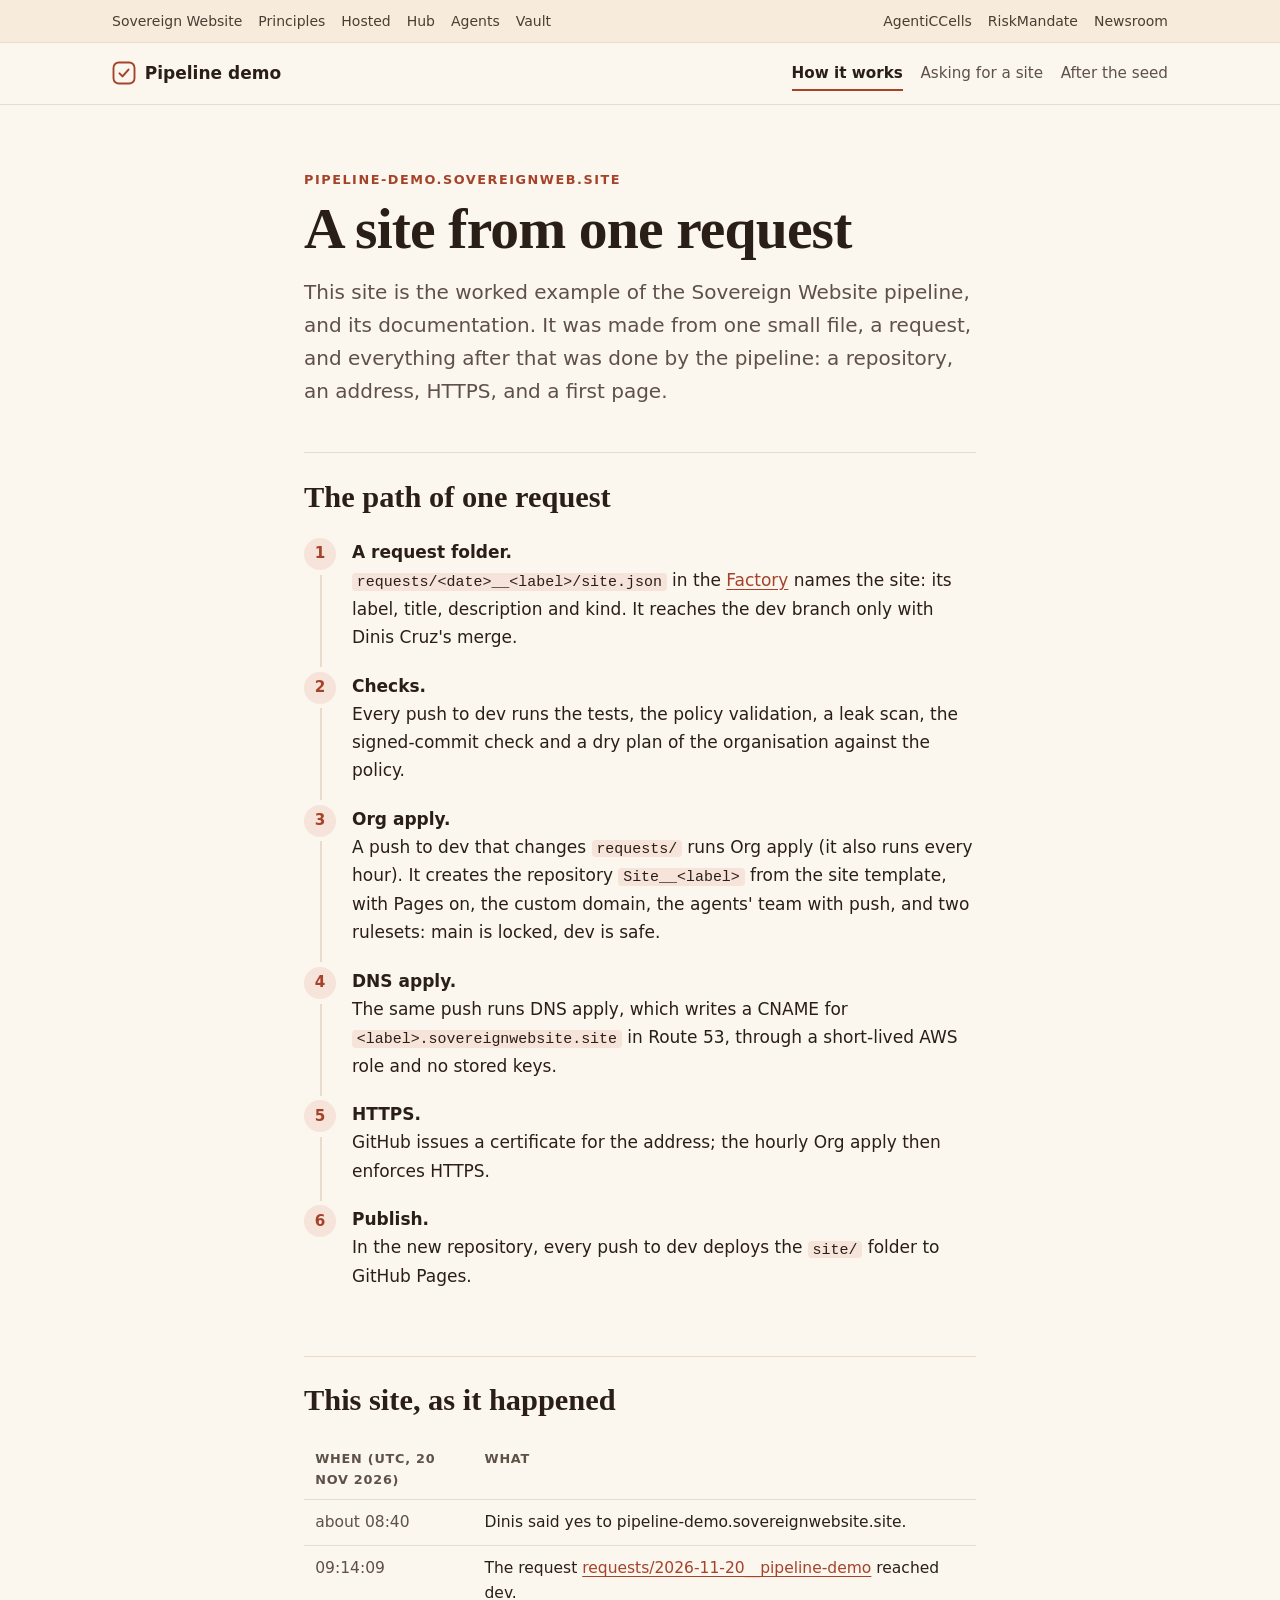
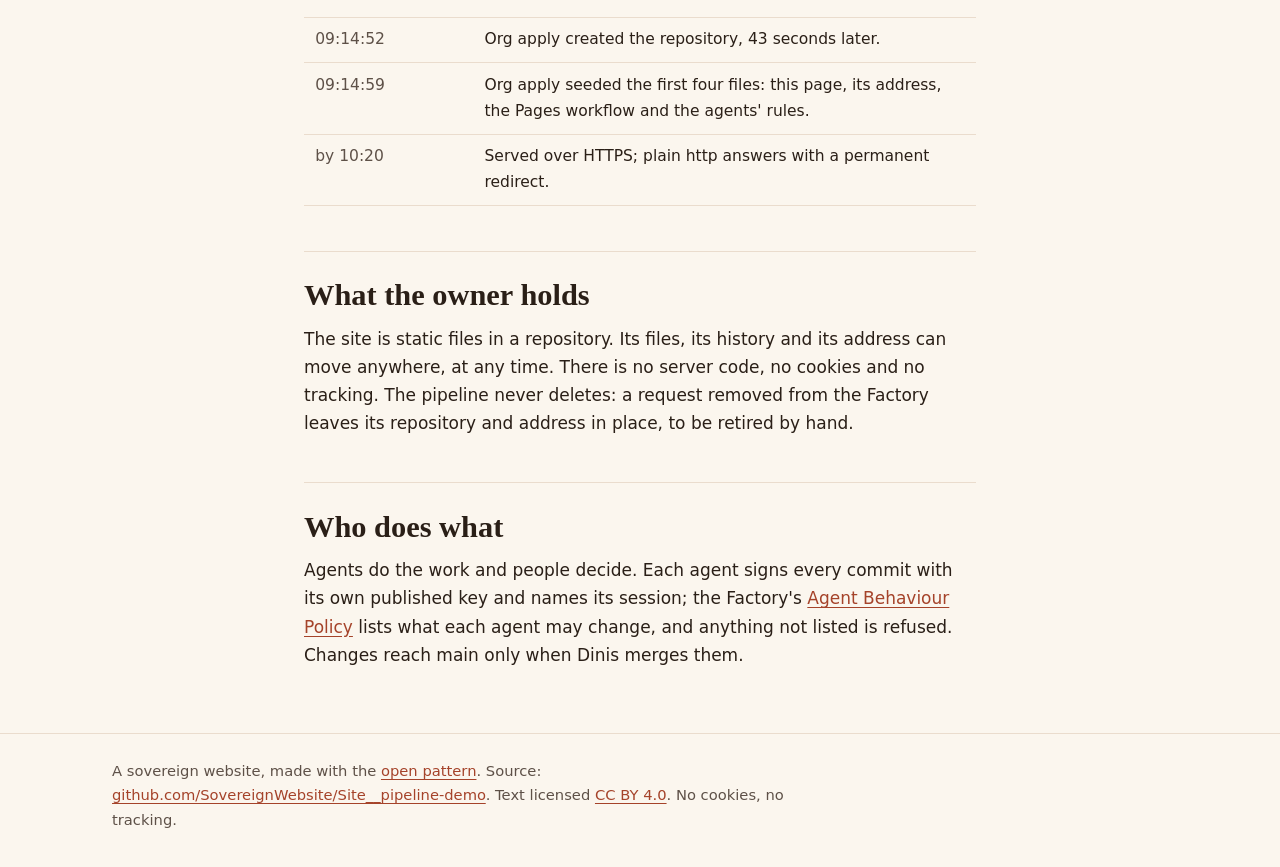
==== site/index.html @ 04f0e6c5 "The guide's own address is pipeline-demo.sovereignweb.site design.b round 2, point 2: the eyebrow na" ====
<!doctype html>
<html lang="en-GB">
<head>
<meta charset="utf-8">
<meta name="viewport" content="width=device-width, initial-scale=1">
<title>A site from one request, Pipeline demo</title>
<meta name="description" content="How the Sovereign Website pipeline turns one request into a site, with this site as the worked example.">
<meta name="color-scheme" content="light dark">
<link rel="icon" href="favicon.svg" type="image/svg+xml">
<link rel="stylesheet" href="style.css">
</head>
<body>
<a class="skip" href="#main">Skip to content</a>
<nav class="family" aria-label="The Sovereign Website family">
  <ul>
    <li><a href="https://sovereignwebsite.ai/">Sovereign Website</a></li>
    <li><a href="https://sovereignwebsite.org/">Principles</a></li>
    <li><a href="https://sovereignwebsite.site/">Hosted</a></li>
    <li><a href="https://hub.sovereignweb.site/">Hub</a></li>
    <li><a href="https://agents.sovereignweb.site/">Agents</a></li>
    <li><a href="https://vault.sovereignwebsite.site/">Vault</a></li>
    <li class="family-sep"><a href="https://agenticcells.ai/">AgentiCCells</a></li>
    <li><a href="https://riskmandate.ai/">RiskMandate</a></li>
    <li><a href="https://newsroom.sgit.ai/">Newsroom</a></li>
  </ul>
</nav>
<header class="site-header"><div class="wrap"><a class="brand" href="index.html"><svg viewBox="0 0 32 32" aria-hidden="true" focusable="false"><rect x="2" y="2" width="28" height="28" rx="7" fill="none" stroke="currentColor" stroke-width="2.5"/><path d="M10 16.5l4 4 8-9" fill="none" stroke="currentColor" stroke-width="2.8" stroke-linecap="round" stroke-linejoin="round"/></svg>Pipeline demo</a>
<nav class="pages" aria-label="This guide"><a href="index.html" aria-current="page">How it works</a><a href="request.html">Asking for a site</a><a href="after-the-seed.html">After the seed</a></nav></div></header>
<main id="main" class="wrap">
<p class="mark">pipeline-demo.sovereignweb.site</p>
<h1>A site from one request</h1>
<p>This site is the worked example of the Sovereign Website pipeline, and its documentation. It was made from one small file, a request, and everything after that was done by the pipeline: a repository, an address, HTTPS, and a first page.</p>

<h2>The path of one request</h2>
<ol class="steps">
<li><strong>A request folder.</strong> <code>requests/&lt;date&gt;__&lt;label&gt;/site.json</code> in the <a href="https://github.com/SovereignWebsite/SovereignWebsite__Factory">Factory</a> names the site: its label, title, description and kind. It reaches the dev branch only with Dinis Cruz's merge.</li>
<li><strong>Checks.</strong> Every push to dev runs the tests, the policy validation, a leak scan, the signed-commit check and a dry plan of the organisation against the policy.</li>
<li><strong>Org apply.</strong> A push to dev that changes <code>requests/</code> runs Org apply (it also runs every hour). It creates the repository <code>Site__&lt;label&gt;</code> from the site template, with Pages on, the custom domain, the agents' team with push, and two rulesets: main is locked, dev is safe.</li>
<li><strong>DNS apply.</strong> The same push runs DNS apply, which writes a CNAME for <code>&lt;label&gt;.sovereignwebsite.site</code> in Route 53, through a short-lived AWS role and no stored keys.</li>
<li><strong>HTTPS.</strong> GitHub issues a certificate for the address; the hourly Org apply then enforces HTTPS.</li>
<li><strong>Publish.</strong> In the new repository, every push to dev deploys the <code>site/</code> folder to GitHub Pages.</li>
</ol>

<h2>This site, as it happened</h2>
<div class="table-wrap" tabindex="0" role="region" aria-label="Timeline"><table>
<tr><th>When (UTC, 20 Nov 2026)</th><th>What</th></tr>
<tr><td>about 08:40</td><td>Dinis said yes to pipeline-demo.sovereignwebsite.site.</td></tr>
<tr><td>09:14:09</td><td>The request <a href="https://github.com/SovereignWebsite/SovereignWebsite__Factory/blob/dev/requests/2026-11-20__pipeline-demo/site.json">requests/2026-11-20__pipeline-demo</a> reached dev.</td></tr>
<tr><td>09:14:52</td><td>Org apply created the repository, 43 seconds later.</td></tr>
<tr><td>09:14:59</td><td>Org apply seeded the first four files: this page, its address, the Pages workflow and the agents' rules.</td></tr>
<tr><td>by 10:20</td><td>Served over HTTPS; plain http answers with a permanent redirect.</td></tr>
</table></div>

<h2>What the owner holds</h2>
<p>The site is static files in a repository. Its files, its history and its address can move anywhere, at any time. There is no server code, no cookies and no tracking. The pipeline never deletes: a request removed from the Factory leaves its repository and address in place, to be retired by hand.</p>

<h2>Who does what</h2>
<p>Agents do the work and people decide. Each agent signs every commit with its own published key and names its session; the Factory's <a href="https://github.com/SovereignWebsite/SovereignWebsite__Factory/blob/dev/policy/abp.json">Agent Behaviour Policy</a> lists what each agent may change, and anything not listed is refused. Changes reach main only when Dinis merges them.</p>
</main>
<footer class="site-footer"><div class="wrap"><p>A sovereign website, made with the <a href="https://sovereignwebsite.org/">open pattern</a>. Source: <a href="https://github.com/SovereignWebsite/Site__pipeline-demo">github.com/SovereignWebsite/Site__pipeline-demo</a>. Text licensed <a href="https://creativecommons.org/licenses/by/4.0/">CC BY 4.0</a>. No cookies, no tracking.</p></div></footer>
</body>
</html>
---- site/style.css ----
/* pipeline-demo.sovereignweb.site. Family tokens from design 1 (sovereignwebsite.ai theme.css), system fonts, no external requests. design.b, 20 Nov 2026. */
:root {
  color-scheme: light dark;
  --bg: #fbf6ee; --surface: #fffdf9; --fg: #2a1f17; --muted: #5e5148;
  --accent: #a5432a; --accent-soft: #f6e3d9; --line: #eadccd; --note: #f7ecdc;
  --field-border: #8f7d6f; --family-fg: #4a3d33;
  --max: 68rem; --text: 42rem;
  --serif: Georgia, "Iowan Old Style", "Times New Roman", serif;
  --mono: ui-monospace, SFMono-Regular, Menlo, Consolas, monospace;
}
@media (prefers-color-scheme: dark) {
  :root {
    --bg: #1a1512; --surface: #231c18; --fg: #f1e9e1; --muted: #c2b5aa;
    --accent: #f0a084; --accent-soft: #3a261d; --line: #3a2f28; --note: #2b221b;
    --field-border: #8a7a6e; --family-fg: #d9cdc2;
  }
}
*, *::before, *::after { box-sizing: border-box; }
html { -webkit-text-size-adjust: 100%; }
body { margin: 0; background: var(--bg); color: var(--fg); font: 1.0625rem/1.65 system-ui, -apple-system, "Segoe UI", Roboto, sans-serif; overflow-wrap: break-word; }
a { color: var(--accent); text-underline-offset: .18em; }
a:hover { text-decoration-thickness: 2px; }
:focus-visible { outline: 3px solid var(--accent); outline-offset: 2px; border-radius: 2px; }
.skip { position: absolute; left: 1rem; top: -4rem; background: var(--fg); color: var(--bg); padding: .5rem .8rem; z-index: 10; }
.skip:focus { top: 1rem; }
.wrap { max-width: var(--max); margin: 0 auto; padding: 0 1rem; }

/* Family bar: explicit colour, no opacity, 24px targets (proposed for seed/shared too). .family{ marker kept so build/family-bar.mjs does not append its own CSS. */
.family{ font-size: .875rem; border-bottom: 1px solid var(--line); background: var(--note); }
.family ul { list-style: none; margin: 0 auto; padding: .1rem 1rem; display: flex; flex-wrap: wrap; gap: 0 1rem; max-width: var(--max); }
.family a { color: var(--family-fg); text-decoration: none; display: inline-block; padding: .2rem 0; min-height: 24px; }
.family a:hover, .family a:focus-visible { color: var(--fg); text-decoration: underline; }
.family a[aria-current="true"] { color: var(--fg); font-weight: 600; }
.family .family-sep { margin-left: auto; }
@media (max-width: 40rem) { .family .family-sep { margin-left: 0; } }

/* Header */
.site-header { border-bottom: 1px solid var(--line); }
.site-header .wrap { display: flex; flex-wrap: wrap; align-items: center; justify-content: space-between; gap: .4rem 1.5rem; padding-top: .8rem; padding-bottom: .8rem; }
.brand { font-weight: 700; color: var(--fg); text-decoration: none; display: inline-flex; align-items: center; gap: .55rem; }
.brand svg { width: 1.5rem; height: 1.5rem; color: var(--accent); }
nav.pages { display: flex; flex-wrap: wrap; gap: 0 1.1rem; font-size: .95rem; }
nav.pages a { color: var(--muted); text-decoration: none; padding: .3rem 0; }
nav.pages a:hover { color: var(--fg); text-decoration: underline; }
nav.pages a[aria-current="page"] { color: var(--fg); font-weight: 600; box-shadow: inset 0 -2px var(--accent); }

/* Page */
main.wrap { max-width: calc(var(--text) + 2rem); padding-top: clamp(2rem, 7vw, 4rem); padding-bottom: 3rem; }
.mark { font-size: .8rem; letter-spacing: .12em; text-transform: uppercase; color: var(--accent); font-weight: 650; margin: 0 0 .6rem; }
h1, h2 { font-family: var(--serif); font-weight: 700; }
h1 { font-size: clamp(2.2rem, 7vw, 3.6rem); line-height: 1.05; letter-spacing: -.015em; margin: 0 0 1rem; }
h1 + p { font-size: clamp(1.1rem, 2.4vw, 1.25rem); color: var(--muted); }
h2 { font-size: clamp(1.45rem, 3.6vw, 1.9rem); line-height: 1.2; margin: 2.8rem 0 .7rem; padding-top: 1.6rem; border-top: 1px solid var(--line); }
h3 { font-size: 1.1rem; margin: 1.4rem 0 .4rem; }
p, ul, ol { margin: 0 0 1rem; }
ul { padding-left: 1.2rem; }
li { margin: .3rem 0; }
code, pre { font-family: var(--mono); font-size: .88em; }
code { background: var(--accent-soft); padding: .05rem .3rem; border-radius: .25rem; overflow-wrap: anywhere; }

/* Steps: numbered circles joined by a line (as on sovereignwebsite.ai). */
ol.steps { list-style: none; counter-reset: step; padding: 0; margin: 1.4rem 0; }
ol.steps li { counter-increment: step; position: relative; padding: 0 0 1.3rem 3rem; margin: 0; }
ol.steps li::before { content: counter(step); position: absolute; left: 0; top: 0; width: 2rem; height: 2rem; border-radius: 50%; display: grid; place-items: center; background: var(--accent-soft); color: var(--accent); font-weight: 700; font-size: .95rem; }
ol.steps li:not(:last-child)::after { content: ""; position: absolute; left: .97rem; top: 2.3rem; bottom: .3rem; width: 2px; background: var(--line); }
ol.steps strong { display: block; }

/* The request, shown as the ticket that starts a site. */
pre.request { background: var(--surface); border: 2px dashed var(--accent); border-radius: .8rem; padding: 1rem 1.1rem; margin: 1.2rem 0 1.5rem; white-space: pre-wrap; overflow-wrap: anywhere; line-height: 1.55; box-shadow: 0 .6rem 1.6rem rgba(90, 50, 30, .10); }

/* Tables */
.table-wrap { overflow-x: auto; margin: 1.2rem 0 1.5rem; }
table { border-collapse: collapse; width: 100%; font-size: .97rem; }
th, td { text-align: left; vertical-align: top; padding: .6rem .7rem; border-bottom: 1px solid var(--line); }
th { font-size: .8rem; text-transform: uppercase; letter-spacing: .06em; color: var(--muted); }
td:first-child { white-space: nowrap; font-variant-numeric: tabular-nums; color: var(--muted); }
@media (max-width: 34rem) {
  table, tbody, tr, th, td { display: block; }
  tr:first-child { position: absolute; width: 1px; height: 1px; overflow: hidden; clip: rect(0 0 0 0); }
  tr { border-bottom: 1px solid var(--line); padding: .55rem 0; }
  td { border: 0; padding: .1rem 0; white-space: normal; }
  td:first-child { font-weight: 600; color: var(--accent); }
}

/* Footer */
.site-footer { border-top: 1px solid var(--line); padding: 1.6rem 0 2.4rem; color: var(--muted); font-size: .92rem; }
.site-footer p { max-width: var(--text); margin: 0; }
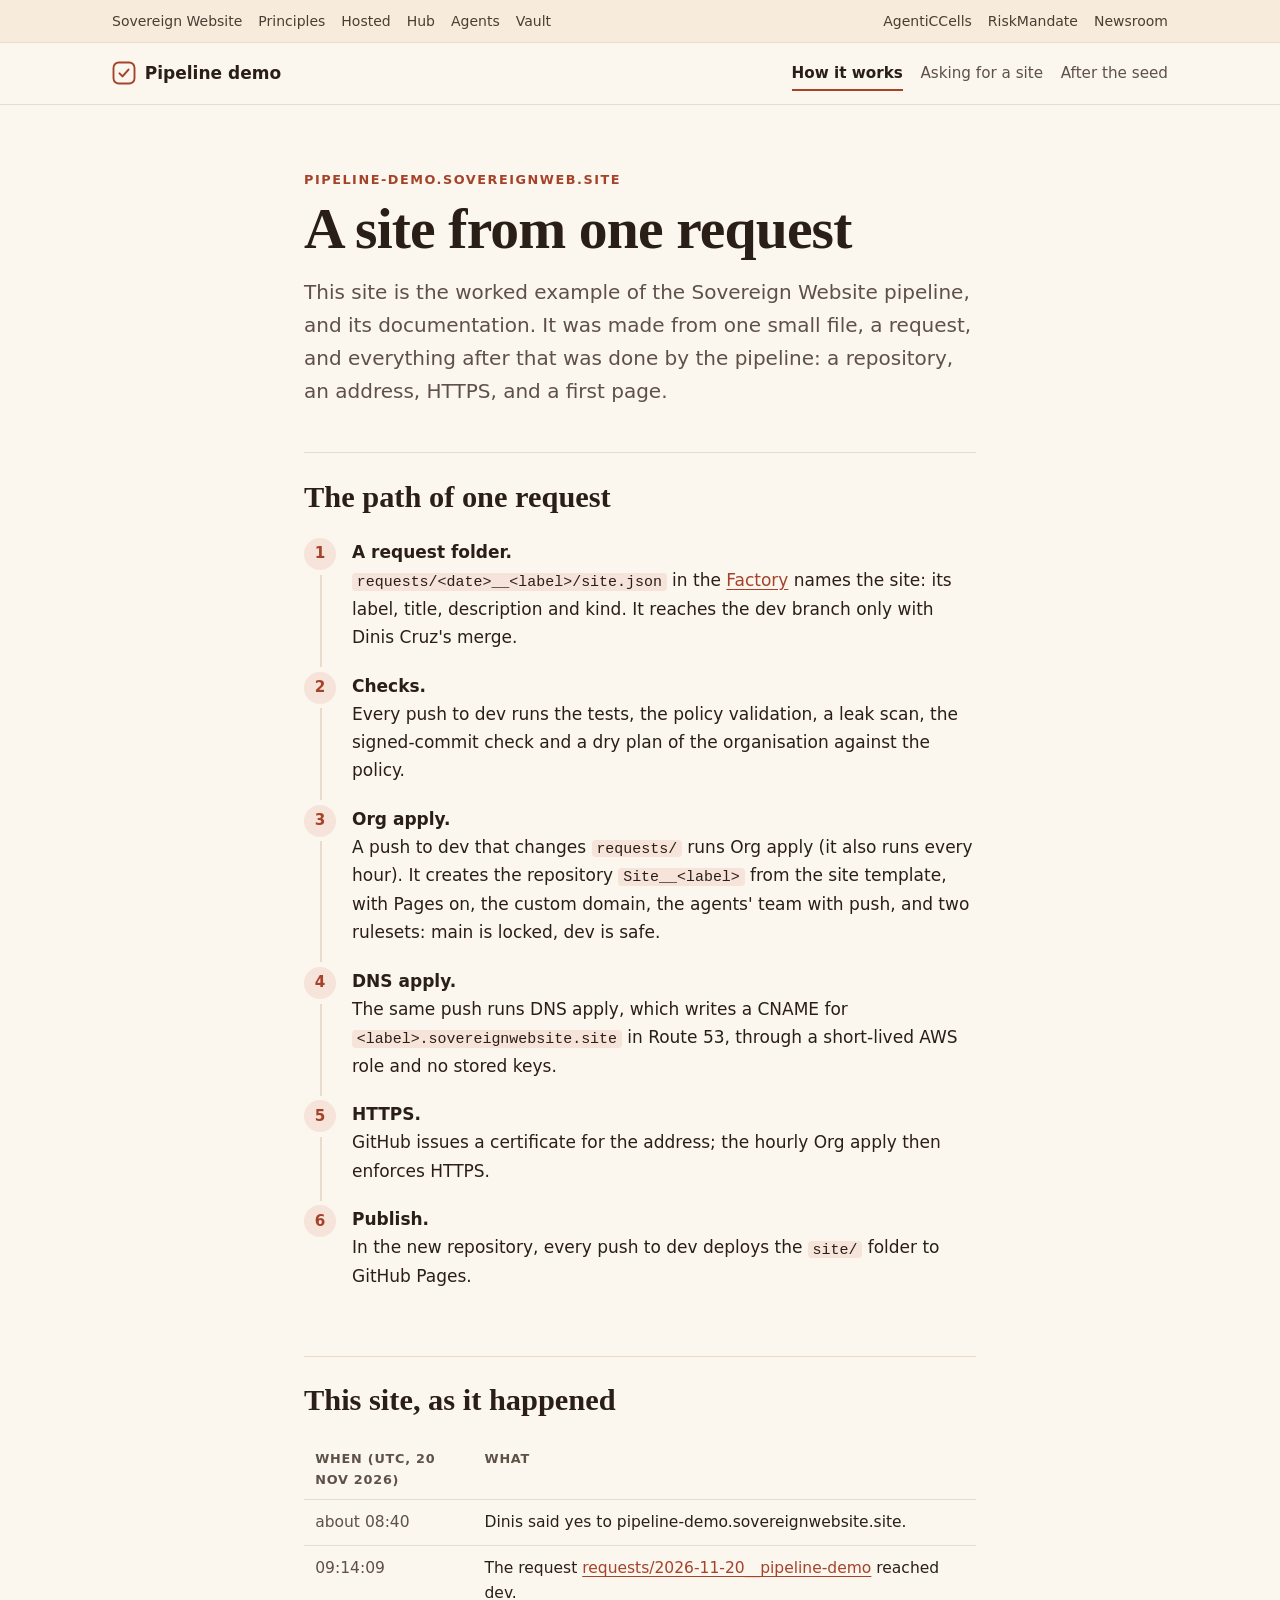
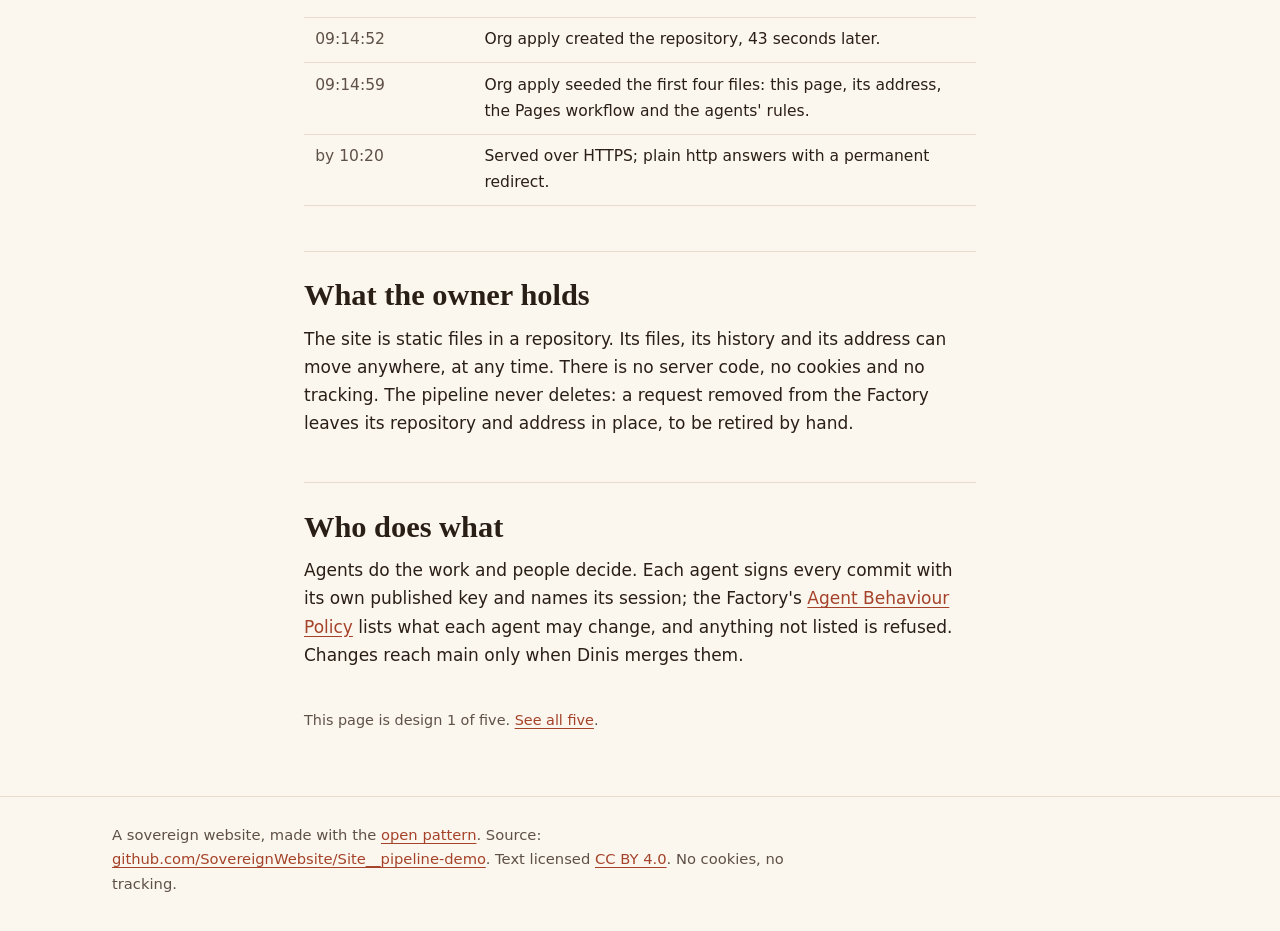
==== commit 07fa97de: "Five designs of the home page, for design.b's round 2 design.b round 2: site/designs/1.html to 5.htm" ====
--- a/site/index.html
+++ b/site/index.html
@@ -56,6 +56,7 @@
 
 <h2>Who does what</h2>
 <p>Agents do the work and people decide. Each agent signs every commit with its own published key and names its session; the Factory's <a href="https://github.com/SovereignWebsite/SovereignWebsite__Factory/blob/dev/policy/abp.json">Agent Behaviour Policy</a> lists what each agent may change, and anything not listed is refused. Changes reach main only when Dinis merges them.</p>
+<p class="design-note">This page is design 1 of five. <a href="designs/">See all five</a>.</p>
 </main>
 <footer class="site-footer"><div class="wrap"><p>A sovereign website, made with the <a href="https://sovereignwebsite.org/">open pattern</a>. Source: <a href="https://github.com/SovereignWebsite/Site__pipeline-demo">github.com/SovereignWebsite/Site__pipeline-demo</a>. Text licensed <a href="https://creativecommons.org/licenses/by/4.0/">CC BY 4.0</a>. No cookies, no tracking.</p></div></footer>
 </body>
--- a/site/style.css
+++ b/site/style.css
@@ -85,3 +85,6 @@
 /* Footer */
 .site-footer { border-top: 1px solid var(--line); padding: 1.6rem 0 2.4rem; color: var(--muted); font-size: .92rem; }
 .site-footer p { max-width: var(--text); margin: 0; }
+
+/* Note linking the five designs of this page. */
+.design-note { font-size: .9rem; color: var(--muted); margin-top: 2.5rem; }
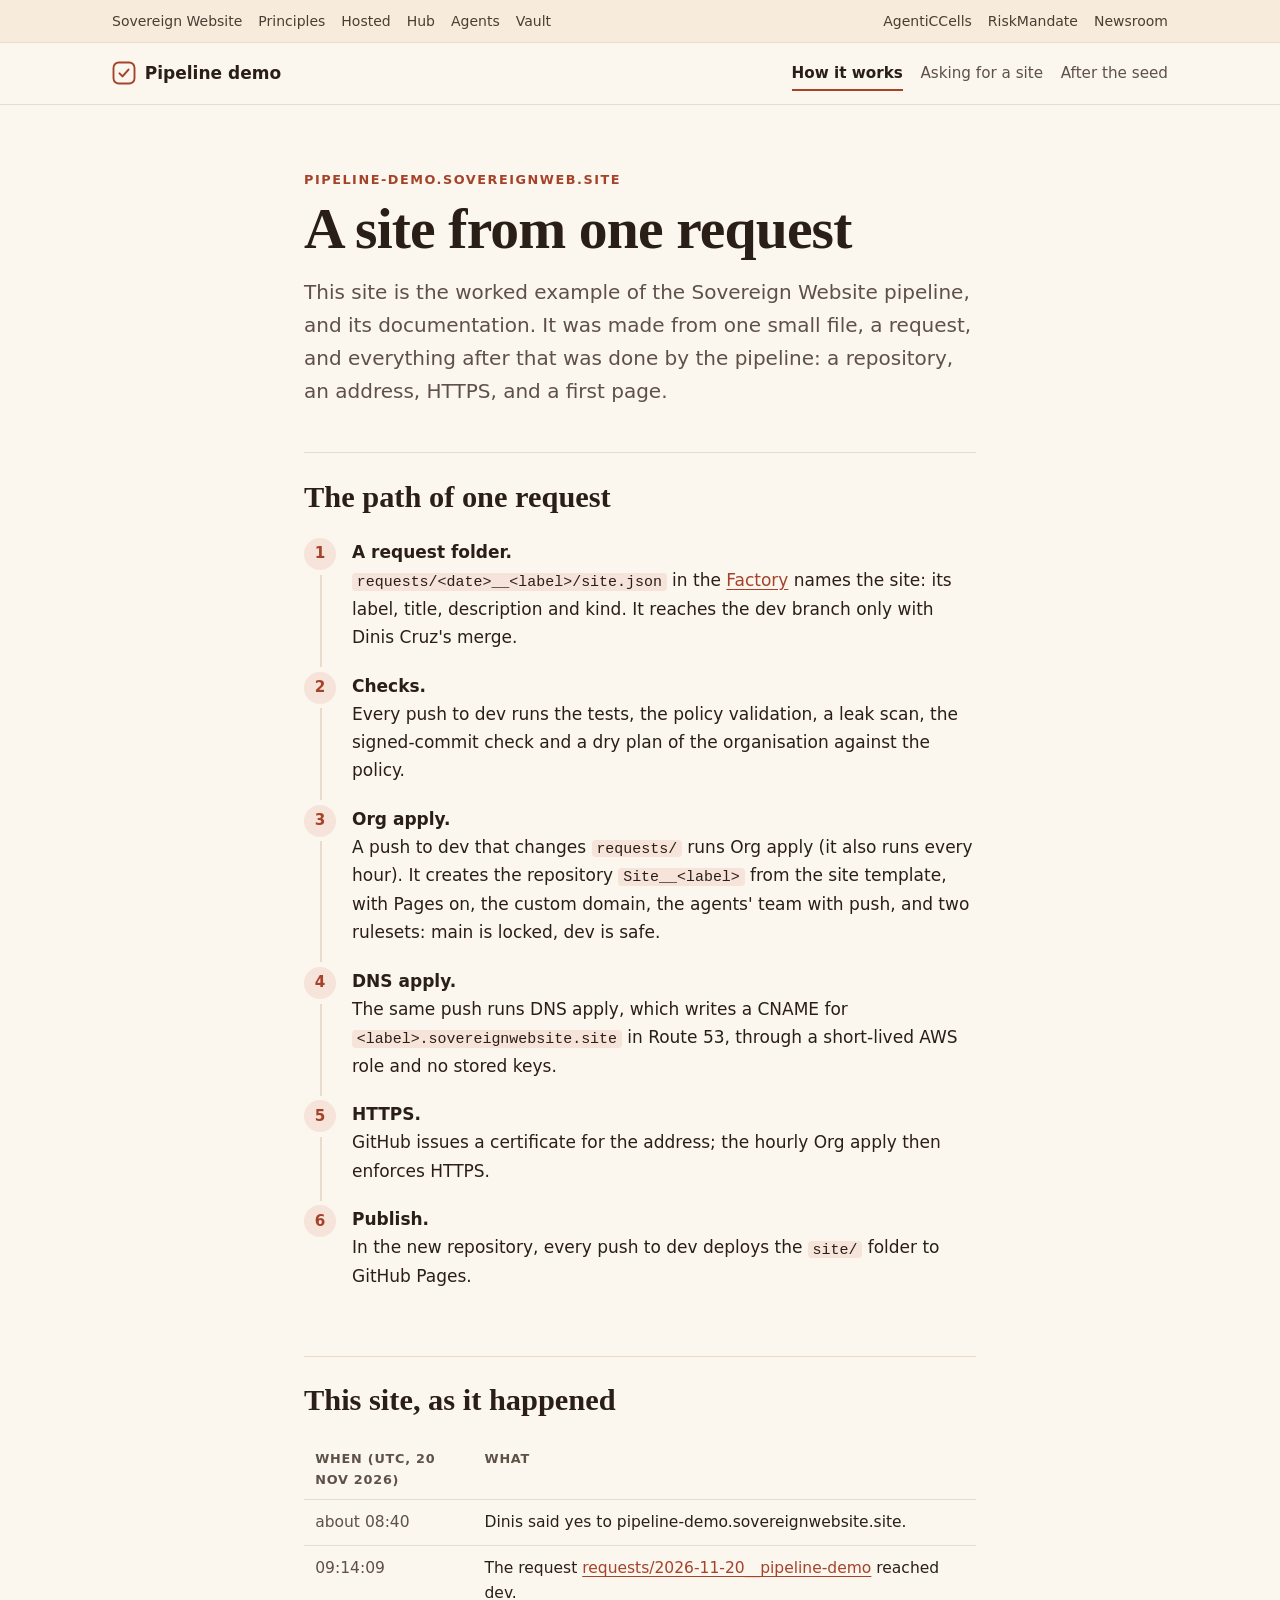
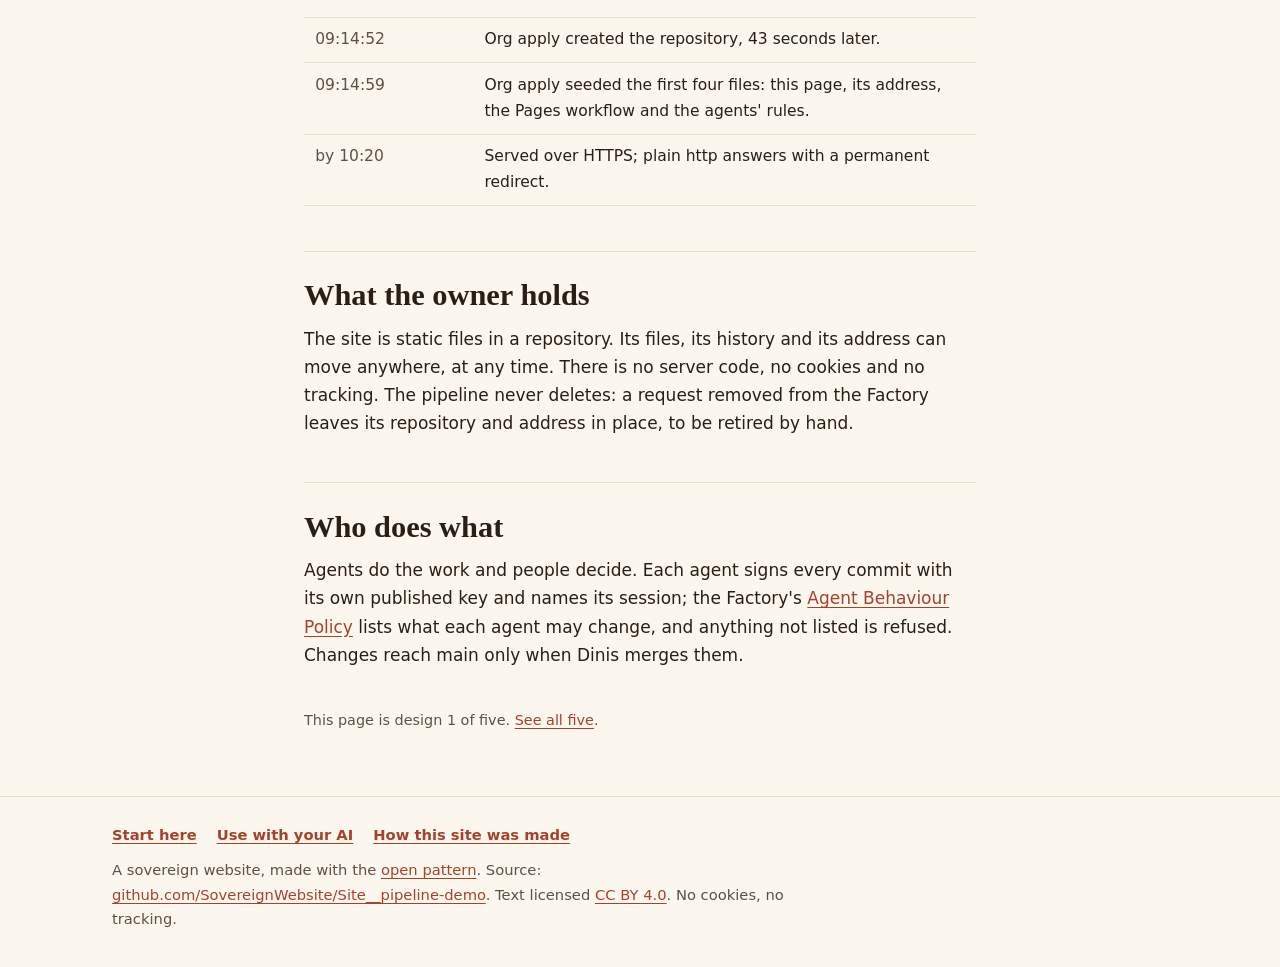
==== commit 3343d005: "The organisation-site pipeline: checks, version, key, link previews From SovereignWebsite__Factory d" ====
--- a/site/index.html
+++ b/site/index.html
@@ -5,6 +5,22 @@
 <meta name="viewport" content="width=device-width, initial-scale=1">
 <title>A site from one request, Pipeline demo</title>
 <meta name="description" content="How the Sovereign Website pipeline turns one request into a site, with this site as the worked example.">
+<link rel="canonical" href="https://pipeline-demo.sovereignweb.site/">
+<meta property="og:type" content="website">
+<meta property="og:site_name" content="Pipeline demo">
+<meta property="og:locale" content="en_GB">
+<meta property="og:url" content="https://pipeline-demo.sovereignweb.site/">
+<meta property="og:title" content="A site from one request, Pipeline demo">
+<meta property="og:description" content="How the Sovereign Website pipeline turns one request into a site, with this site as the worked example.">
+<meta property="og:image" content="https://pipeline-demo.sovereignweb.site/assets/share/card-1200x630.jpg">
+<meta property="og:image:type" content="image/jpeg">
+<meta property="og:image:width" content="1200">
+<meta property="og:image:height" content="630">
+<meta property="og:image:alt" content="Pipeline demo: How one request becomes a sovereign website">
+<meta name="twitter:card" content="summary_large_image">
+<meta name="twitter:title" content="A site from one request, Pipeline demo">
+<meta name="twitter:description" content="How the Sovereign Website pipeline turns one request into a site, with this site as the worked example.">
+<meta name="twitter:image" content="https://pipeline-demo.sovereignweb.site/assets/share/card-1200x630.jpg">
 <meta name="color-scheme" content="light dark">
 <link rel="icon" href="favicon.svg" type="image/svg+xml">
 <link rel="stylesheet" href="style.css">
@@ -12,7 +28,7 @@
 <body>
 <a class="skip" href="#main">Skip to content</a>
 <nav class="family" aria-label="The Sovereign Website family">
-  <ul>
+  <ul class="family-wide">
     <li><a href="https://sovereignwebsite.ai/">Sovereign Website</a></li>
     <li><a href="https://sovereignwebsite.org/">Principles</a></li>
     <li><a href="https://sovereignwebsite.site/">Hosted</a></li>
@@ -23,6 +39,20 @@
     <li><a href="https://riskmandate.ai/">RiskMandate</a></li>
     <li><a href="https://newsroom.sgit.ai/">Newsroom</a></li>
   </ul>
+  <details class="family-narrow">
+    <summary>Sovereign Website family</summary>
+    <ul>
+      <li><a href="https://sovereignwebsite.ai/">Sovereign Website</a></li>
+      <li><a href="https://sovereignwebsite.org/">Principles</a></li>
+      <li><a href="https://sovereignwebsite.site/">Hosted</a></li>
+      <li><a href="https://hub.sovereignweb.site/">Hub</a></li>
+      <li><a href="https://agents.sovereignweb.site/">Agents</a></li>
+      <li><a href="https://vault.sovereignwebsite.site/">Vault</a></li>
+      <li class="family-sep"><a href="https://agenticcells.ai/">AgentiCCells</a></li>
+      <li><a href="https://riskmandate.ai/">RiskMandate</a></li>
+      <li><a href="https://newsroom.sgit.ai/">Newsroom</a></li>
+    </ul>
+  </details>
 </nav>
 <header class="site-header"><div class="wrap"><a class="brand" href="index.html"><svg viewBox="0 0 32 32" aria-hidden="true" focusable="false"><rect x="2" y="2" width="28" height="28" rx="7" fill="none" stroke="currentColor" stroke-width="2.5"/><path d="M10 16.5l4 4 8-9" fill="none" stroke="currentColor" stroke-width="2.8" stroke-linecap="round" stroke-linejoin="round"/></svg>Pipeline demo</a>
 <nav class="pages" aria-label="This guide"><a href="index.html" aria-current="page">How it works</a><a href="request.html">Asking for a site</a><a href="after-the-seed.html">After the seed</a></nav></div></header>
@@ -58,6 +88,7 @@
 <p>Agents do the work and people decide. Each agent signs every commit with its own published key and names its session; the Factory's <a href="https://github.com/SovereignWebsite/SovereignWebsite__Factory/blob/dev/policy/abp.json">Agent Behaviour Policy</a> lists what each agent may change, and anything not listed is refused. Changes reach main only when Dinis merges them.</p>
 <p class="design-note">This page is design 1 of five. <a href="designs/">See all five</a>.</p>
 </main>
-<footer class="site-footer"><div class="wrap"><p>A sovereign website, made with the <a href="https://sovereignwebsite.org/">open pattern</a>. Source: <a href="https://github.com/SovereignWebsite/Site__pipeline-demo">github.com/SovereignWebsite/Site__pipeline-demo</a>. Text licensed <a href="https://creativecommons.org/licenses/by/4.0/">CC BY 4.0</a>. No cookies, no tracking.</p></div></footer>
+<footer class="site-footer"><div class="wrap"><nav class="site-links" aria-label="About this site"><a href="start/">Start here</a> <a href="agents/">Use with your AI</a> <a href="admin/">How this site was made</a></nav>
+<p>A sovereign website, made with the <a href="https://sovereignwebsite.org/">open pattern</a>. Source: <a href="https://github.com/SovereignWebsite/Site__pipeline-demo">github.com/SovereignWebsite/Site__pipeline-demo</a>. Text licensed <a href="https://creativecommons.org/licenses/by/4.0/">CC BY 4.0</a>. No cookies, no tracking.</p></div></footer>
 </body>
 </html>
--- a/site/style.css
+++ b/site/style.css
@@ -88,3 +88,18 @@
 
 /* Note linking the five designs of this page. */
 .design-note { font-size: .9rem; color: var(--muted); margin-top: 2.5rem; }
+/* Family bar folded on phones (Factory fc21653): two copies in the markup, one shown per width. */
+.family .family-narrow{display:none}
+@media (max-width:40rem){
+  .family .family-wide{display:none}
+  .family .family-narrow{display:block}
+  .family summary{cursor:pointer;padding:.3rem 1rem;min-height:24px;color:var(--family-fg,currentColor)}
+  .family summary:hover,.family summary:focus-visible{color:var(--fg,currentColor);text-decoration:underline}
+  .family .family-narrow ul{flex-direction:column;gap:0;padding:0 1rem .4rem}
+  .family .family-sep{margin-left:0}
+}
+
+/* About-this-site links in the footer, and prompts on the agents page. */
+.site-links { display: flex; flex-wrap: wrap; gap: .25rem 1.25rem; margin: 0 0 .7rem; }
+.site-links a { font-weight: 600; }
+main pre { background: var(--surface); border: 1px solid var(--line); border-radius: .6rem; padding: .8rem 1rem; white-space: pre-wrap; overflow-wrap: anywhere; color: var(--fg); }
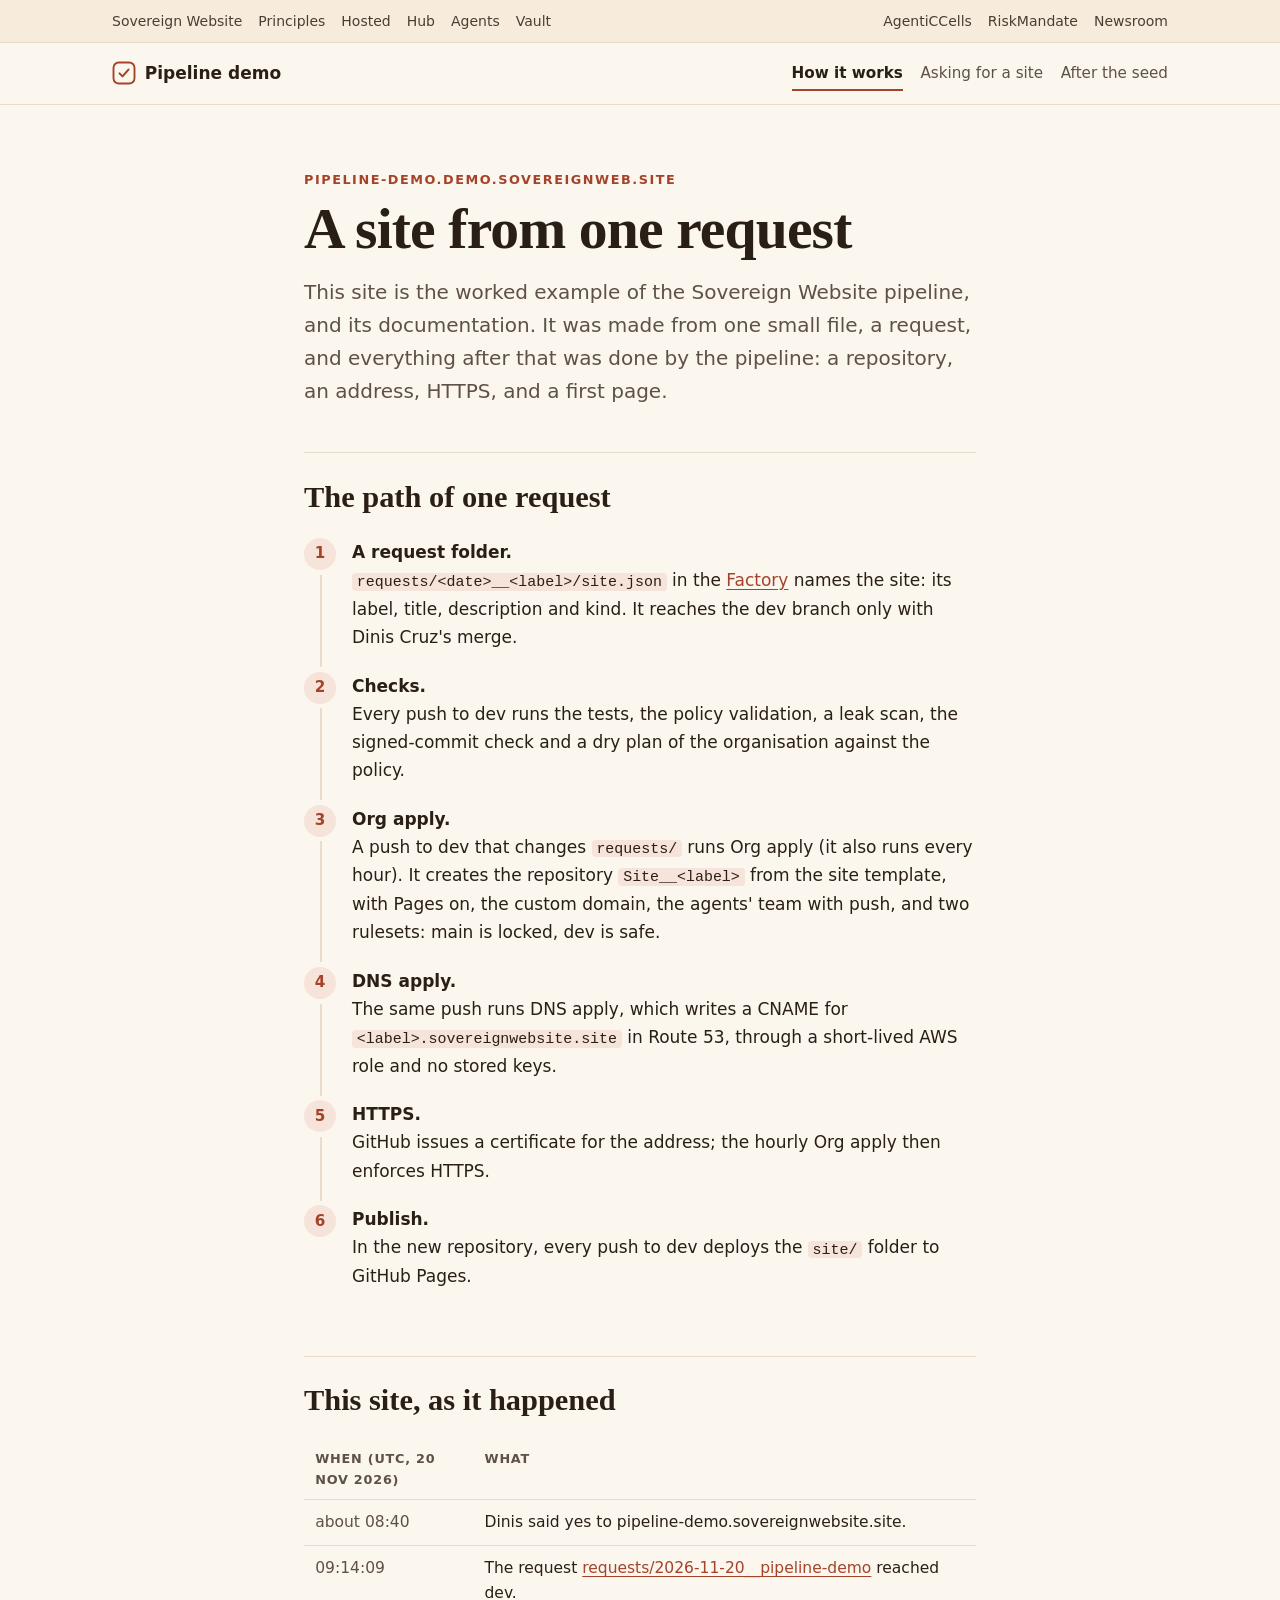
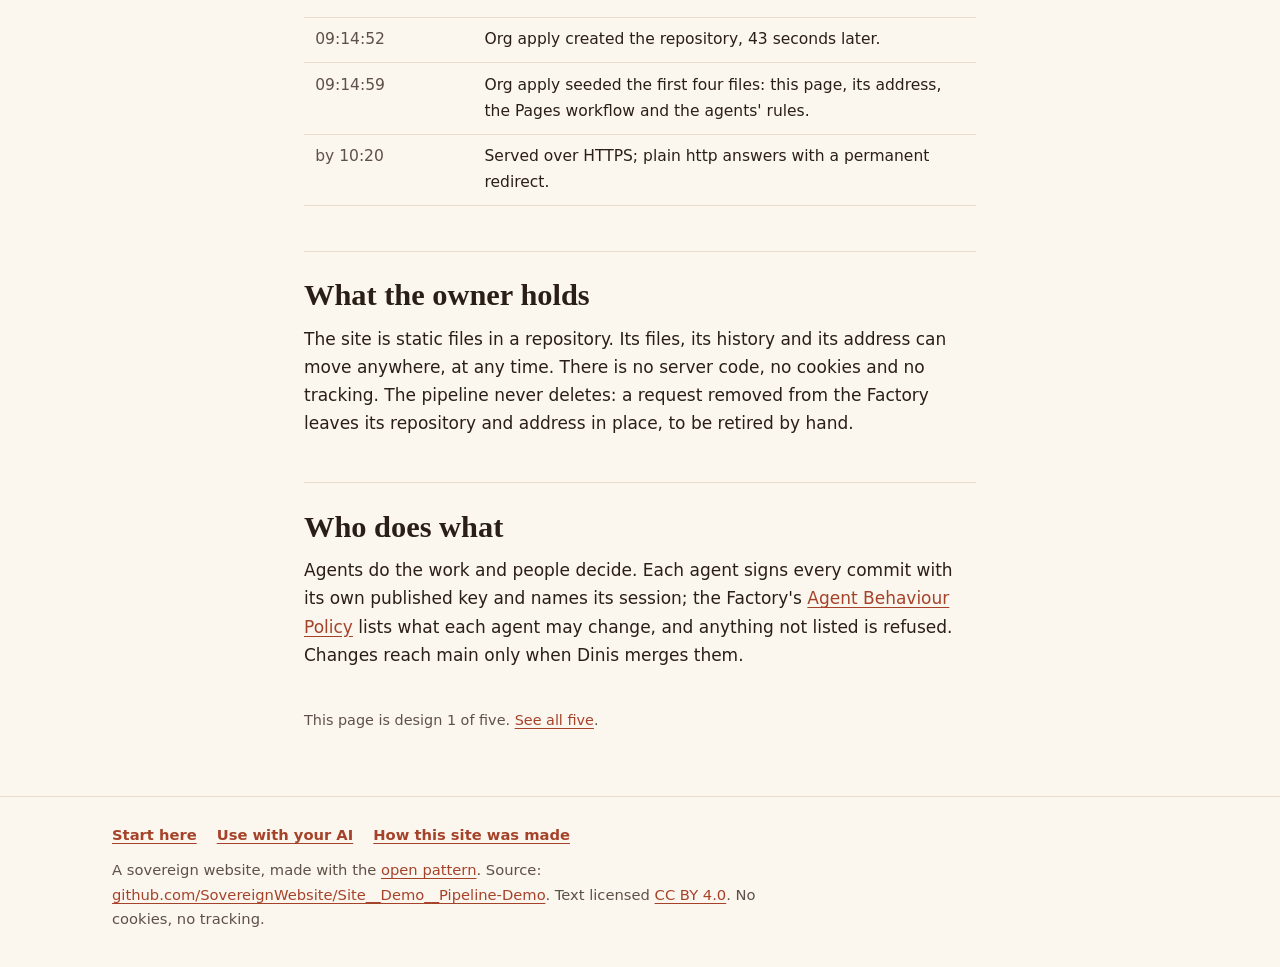
==== commit 8bca6553: "The guide lives at pipeline-demo.demo.sovereignweb.site; all groups factory.b moved this site to the" ====
--- a/site/index.html
+++ b/site/index.html
@@ -5,14 +5,14 @@
 <meta name="viewport" content="width=device-width, initial-scale=1">
 <title>A site from one request, Pipeline demo</title>
 <meta name="description" content="How the Sovereign Website pipeline turns one request into a site, with this site as the worked example.">
-<link rel="canonical" href="https://pipeline-demo.sovereignweb.site/">
+<link rel="canonical" href="https://pipeline-demo.demo.sovereignweb.site/">
 <meta property="og:type" content="website">
 <meta property="og:site_name" content="Pipeline demo">
 <meta property="og:locale" content="en_GB">
-<meta property="og:url" content="https://pipeline-demo.sovereignweb.site/">
+<meta property="og:url" content="https://pipeline-demo.demo.sovereignweb.site/">
 <meta property="og:title" content="A site from one request, Pipeline demo">
 <meta property="og:description" content="How the Sovereign Website pipeline turns one request into a site, with this site as the worked example.">
-<meta property="og:image" content="https://pipeline-demo.sovereignweb.site/assets/share/card-1200x630.jpg">
+<meta property="og:image" content="https://pipeline-demo.demo.sovereignweb.site/assets/share/card-1200x630.jpg">
 <meta property="og:image:type" content="image/jpeg">
 <meta property="og:image:width" content="1200">
 <meta property="og:image:height" content="630">
@@ -20,7 +20,7 @@
 <meta name="twitter:card" content="summary_large_image">
 <meta name="twitter:title" content="A site from one request, Pipeline demo">
 <meta name="twitter:description" content="How the Sovereign Website pipeline turns one request into a site, with this site as the worked example.">
-<meta name="twitter:image" content="https://pipeline-demo.sovereignweb.site/assets/share/card-1200x630.jpg">
+<meta name="twitter:image" content="https://pipeline-demo.demo.sovereignweb.site/assets/share/card-1200x630.jpg">
 <meta name="color-scheme" content="light dark">
 <link rel="icon" href="favicon.svg" type="image/svg+xml">
 <link rel="stylesheet" href="style.css">
@@ -57,7 +57,7 @@
 <header class="site-header"><div class="wrap"><a class="brand" href="index.html"><svg viewBox="0 0 32 32" aria-hidden="true" focusable="false"><rect x="2" y="2" width="28" height="28" rx="7" fill="none" stroke="currentColor" stroke-width="2.5"/><path d="M10 16.5l4 4 8-9" fill="none" stroke="currentColor" stroke-width="2.8" stroke-linecap="round" stroke-linejoin="round"/></svg>Pipeline demo</a>
 <nav class="pages" aria-label="This guide"><a href="index.html" aria-current="page">How it works</a><a href="request.html">Asking for a site</a><a href="after-the-seed.html">After the seed</a></nav></div></header>
 <main id="main" class="wrap">
-<p class="mark">pipeline-demo.sovereignweb.site</p>
+<p class="mark">pipeline-demo.demo.sovereignweb.site</p>
 <h1>A site from one request</h1>
 <p>This site is the worked example of the Sovereign Website pipeline, and its documentation. It was made from one small file, a request, and everything after that was done by the pipeline: a repository, an address, HTTPS, and a first page.</p>
 
@@ -89,6 +89,6 @@
 <p class="design-note">This page is design 1 of five. <a href="designs/">See all five</a>.</p>
 </main>
 <footer class="site-footer"><div class="wrap"><nav class="site-links" aria-label="About this site"><a href="start/">Start here</a> <a href="agents/">Use with your AI</a> <a href="admin/">How this site was made</a></nav>
-<p>A sovereign website, made with the <a href="https://sovereignwebsite.org/">open pattern</a>. Source: <a href="https://github.com/SovereignWebsite/Site__pipeline-demo">github.com/SovereignWebsite/Site__pipeline-demo</a>. Text licensed <a href="https://creativecommons.org/licenses/by/4.0/">CC BY 4.0</a>. No cookies, no tracking.</p></div></footer>
+<p>A sovereign website, made with the <a href="https://sovereignwebsite.org/">open pattern</a>. Source: <a href="https://github.com/SovereignWebsite/Site__Demo__Pipeline-Demo">github.com/SovereignWebsite/Site__Demo__Pipeline-Demo</a>. Text licensed <a href="https://creativecommons.org/licenses/by/4.0/">CC BY 4.0</a>. No cookies, no tracking.</p></div></footer>
 </body>
 </html>
--- a/site/style.css
+++ b/site/style.css
@@ -1,4 +1,4 @@
-/* pipeline-demo.sovereignweb.site. Family tokens from design 1 (sovereignwebsite.ai theme.css), system fonts, no external requests. design.b, 20 Nov 2026. */
+/* pipeline-demo.demo.sovereignweb.site. Family tokens from design 1 (sovereignwebsite.ai theme.css), system fonts, no external requests. design.b, 20 Nov 2026. */
 :root {
   color-scheme: light dark;
   --bg: #fbf6ee; --surface: #fffdf9; --fg: #2a1f17; --muted: #5e5148;
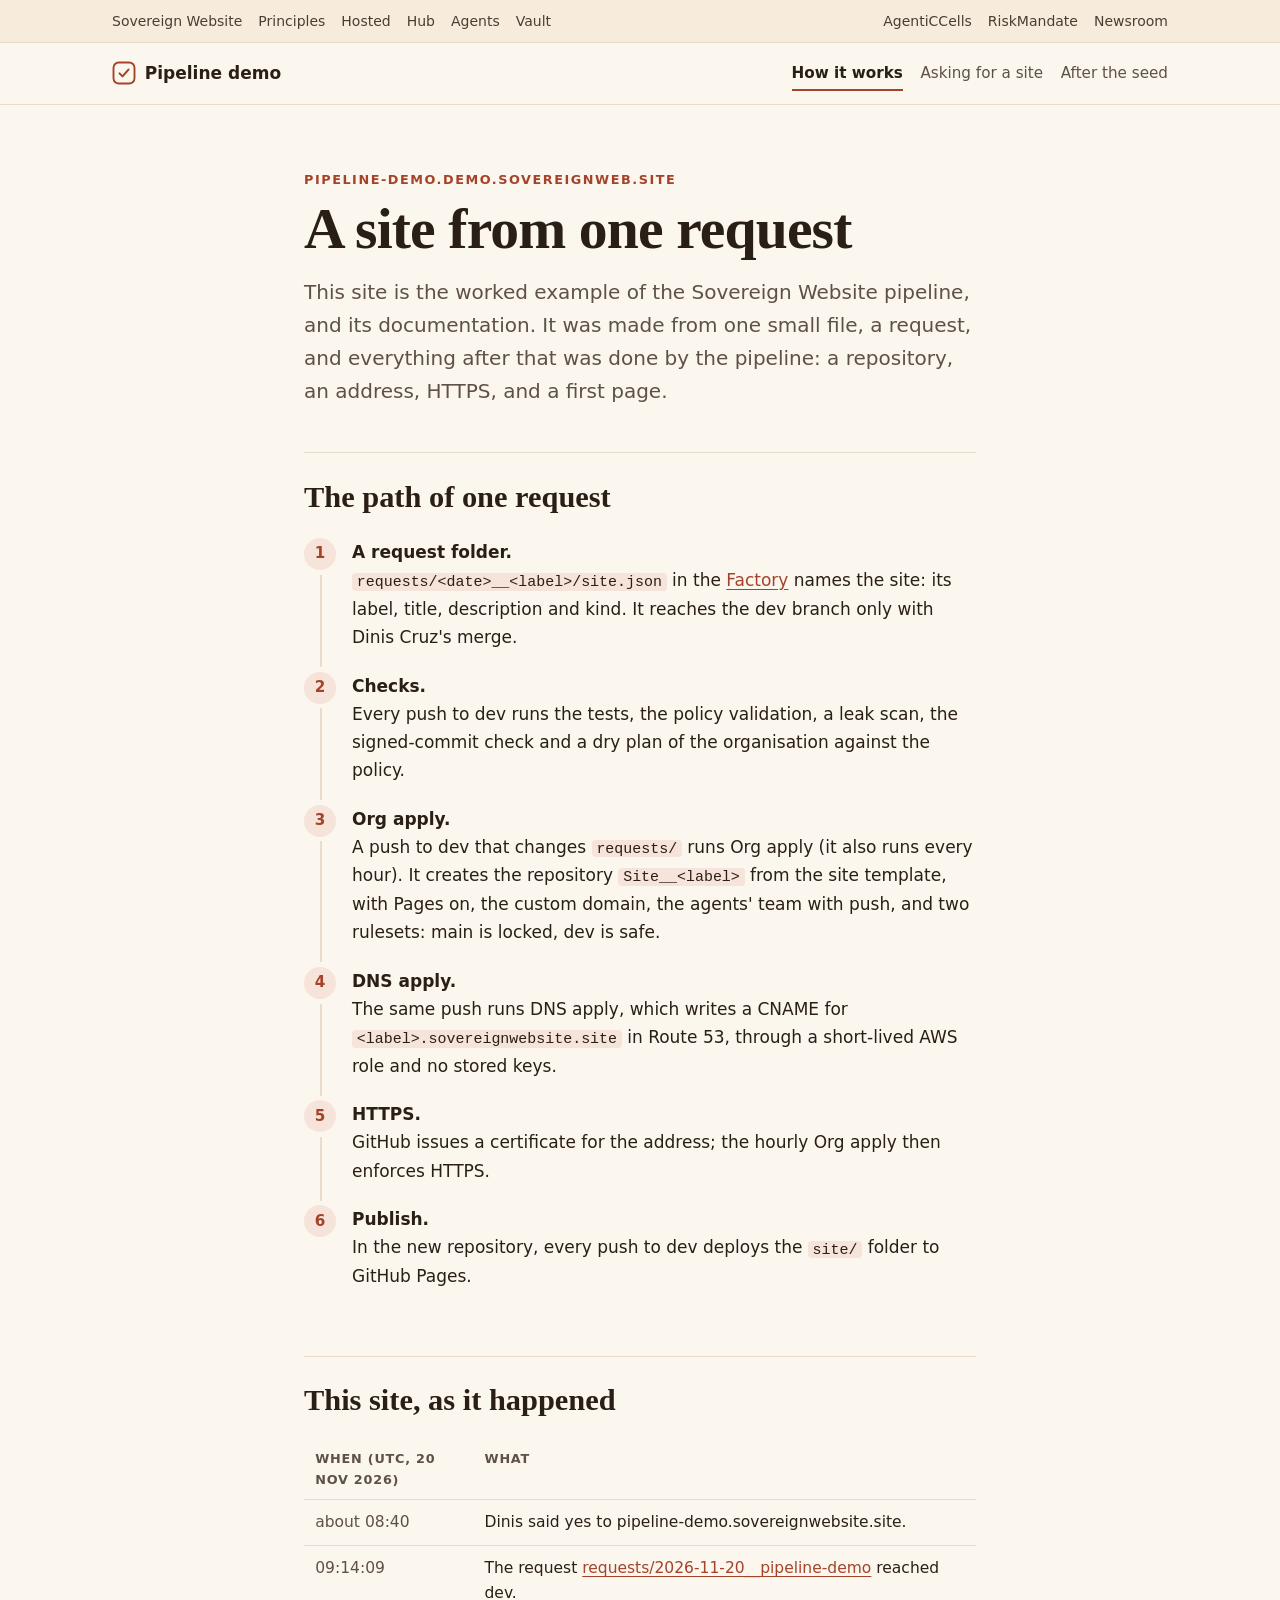
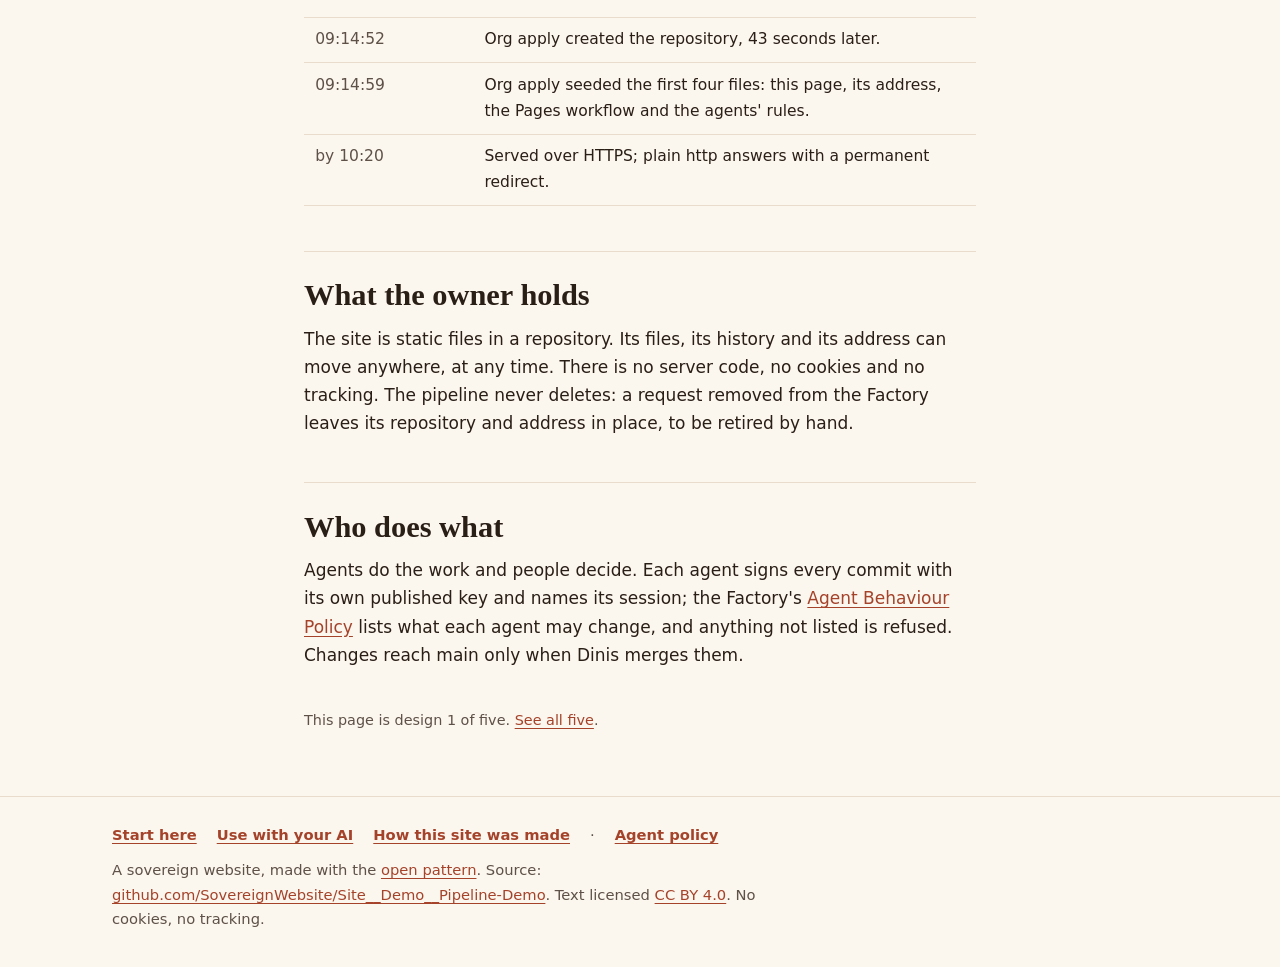
==== commit 701c4e8c: "This site's Agent Behaviour Policy, and a page explaining it Dinis Cruz, 21 November 2026: "make sur" ====
--- a/site/index.html
+++ b/site/index.html
@@ -88,7 +88,7 @@
 <p>Agents do the work and people decide. Each agent signs every commit with its own published key and names its session; the Factory's <a href="https://github.com/SovereignWebsite/SovereignWebsite__Factory/blob/dev/policy/abp.json">Agent Behaviour Policy</a> lists what each agent may change, and anything not listed is refused. Changes reach main only when Dinis merges them.</p>
 <p class="design-note">This page is design 1 of five. <a href="designs/">See all five</a>.</p>
 </main>
-<footer class="site-footer"><div class="wrap"><nav class="site-links" aria-label="About this site"><a href="start/">Start here</a> <a href="agents/">Use with your AI</a> <a href="admin/">How this site was made</a></nav>
+<footer class="site-footer"><div class="wrap"><nav class="site-links" aria-label="About this site"><a href="start/">Start here</a> <a href="agents/">Use with your AI</a> <a href="admin/">How this site was made</a> · <a href="/policy/">Agent policy</a></nav>
 <p>A sovereign website, made with the <a href="https://sovereignwebsite.org/">open pattern</a>. Source: <a href="https://github.com/SovereignWebsite/Site__Demo__Pipeline-Demo">github.com/SovereignWebsite/Site__Demo__Pipeline-Demo</a>. Text licensed <a href="https://creativecommons.org/licenses/by/4.0/">CC BY 4.0</a>. No cookies, no tracking.</p></div></footer>
 </body>
 </html>
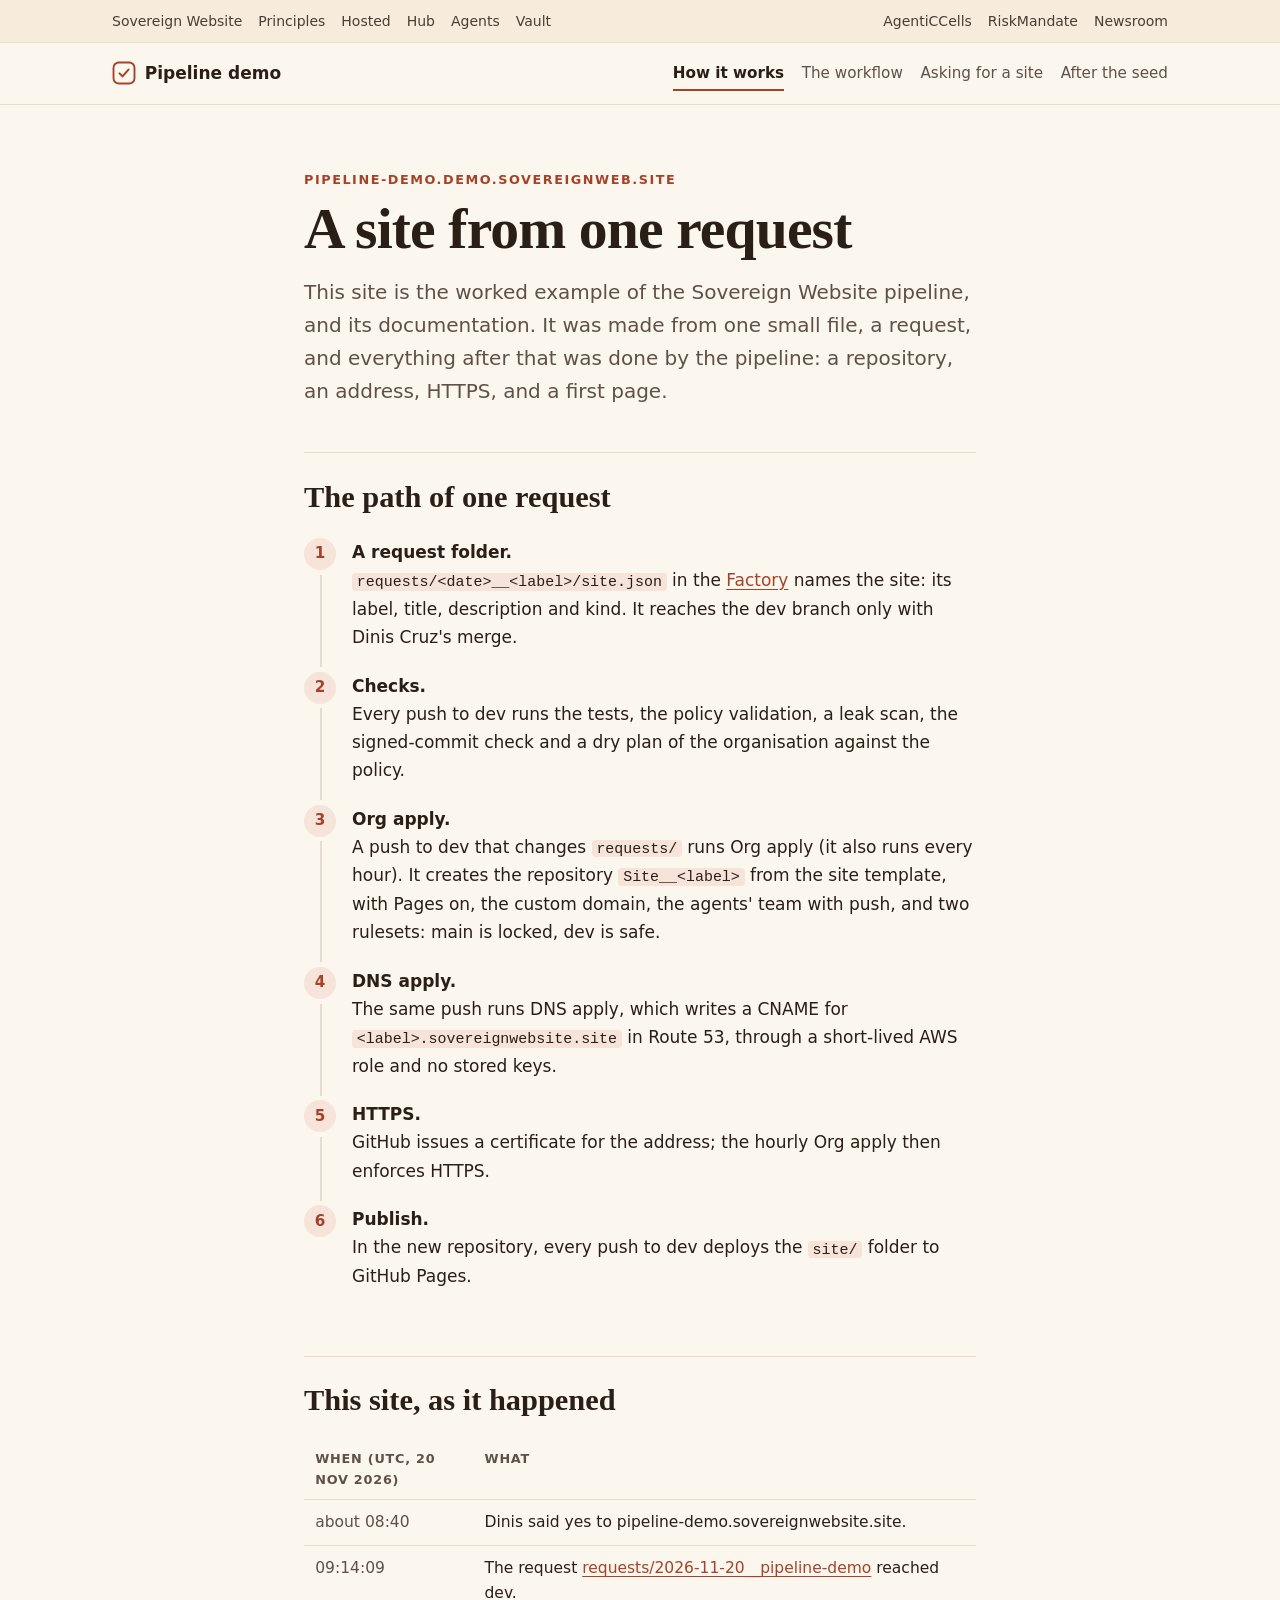
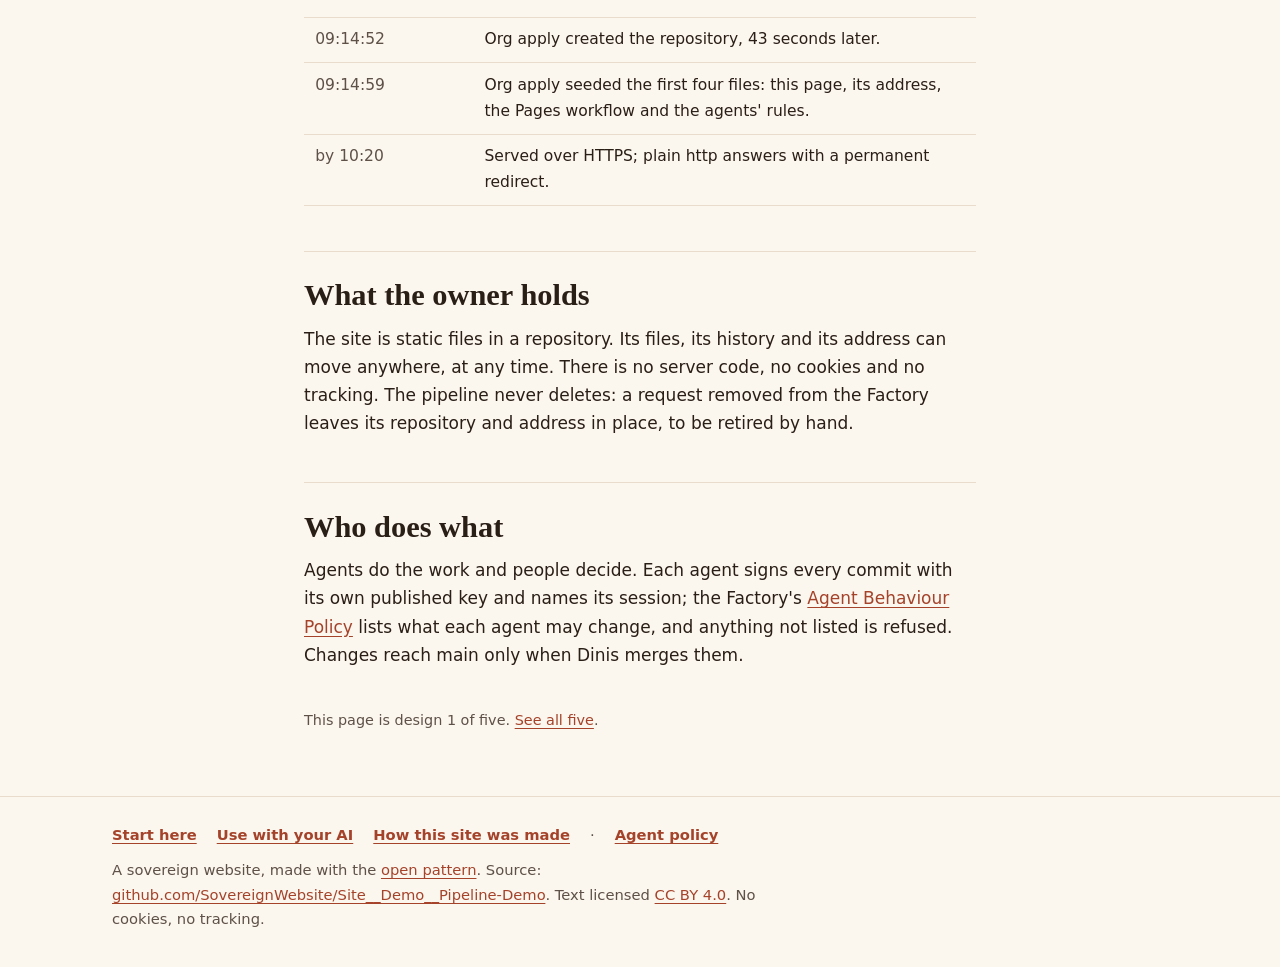
==== commit 461a834b: "The workflow in one page: request to live site, decisions, Factory, keepers, keys, policy, checks, d" ====
--- a/site/index.html
+++ b/site/index.html
@@ -55,7 +55,7 @@
   </details>
 </nav>
 <header class="site-header"><div class="wrap"><a class="brand" href="index.html"><svg viewBox="0 0 32 32" aria-hidden="true" focusable="false"><rect x="2" y="2" width="28" height="28" rx="7" fill="none" stroke="currentColor" stroke-width="2.5"/><path d="M10 16.5l4 4 8-9" fill="none" stroke="currentColor" stroke-width="2.8" stroke-linecap="round" stroke-linejoin="round"/></svg>Pipeline demo</a>
-<nav class="pages" aria-label="This guide"><a href="index.html" aria-current="page">How it works</a><a href="request.html">Asking for a site</a><a href="after-the-seed.html">After the seed</a></nav></div></header>
+<nav class="pages" aria-label="This guide"><a href="index.html" aria-current="page">How it works</a><a href="workflow/">The workflow</a><a href="request.html">Asking for a site</a><a href="after-the-seed.html">After the seed</a></nav></div></header>
 <main id="main" class="wrap">
 <p class="mark">pipeline-demo.demo.sovereignweb.site</p>
 <h1>A site from one request</h1>
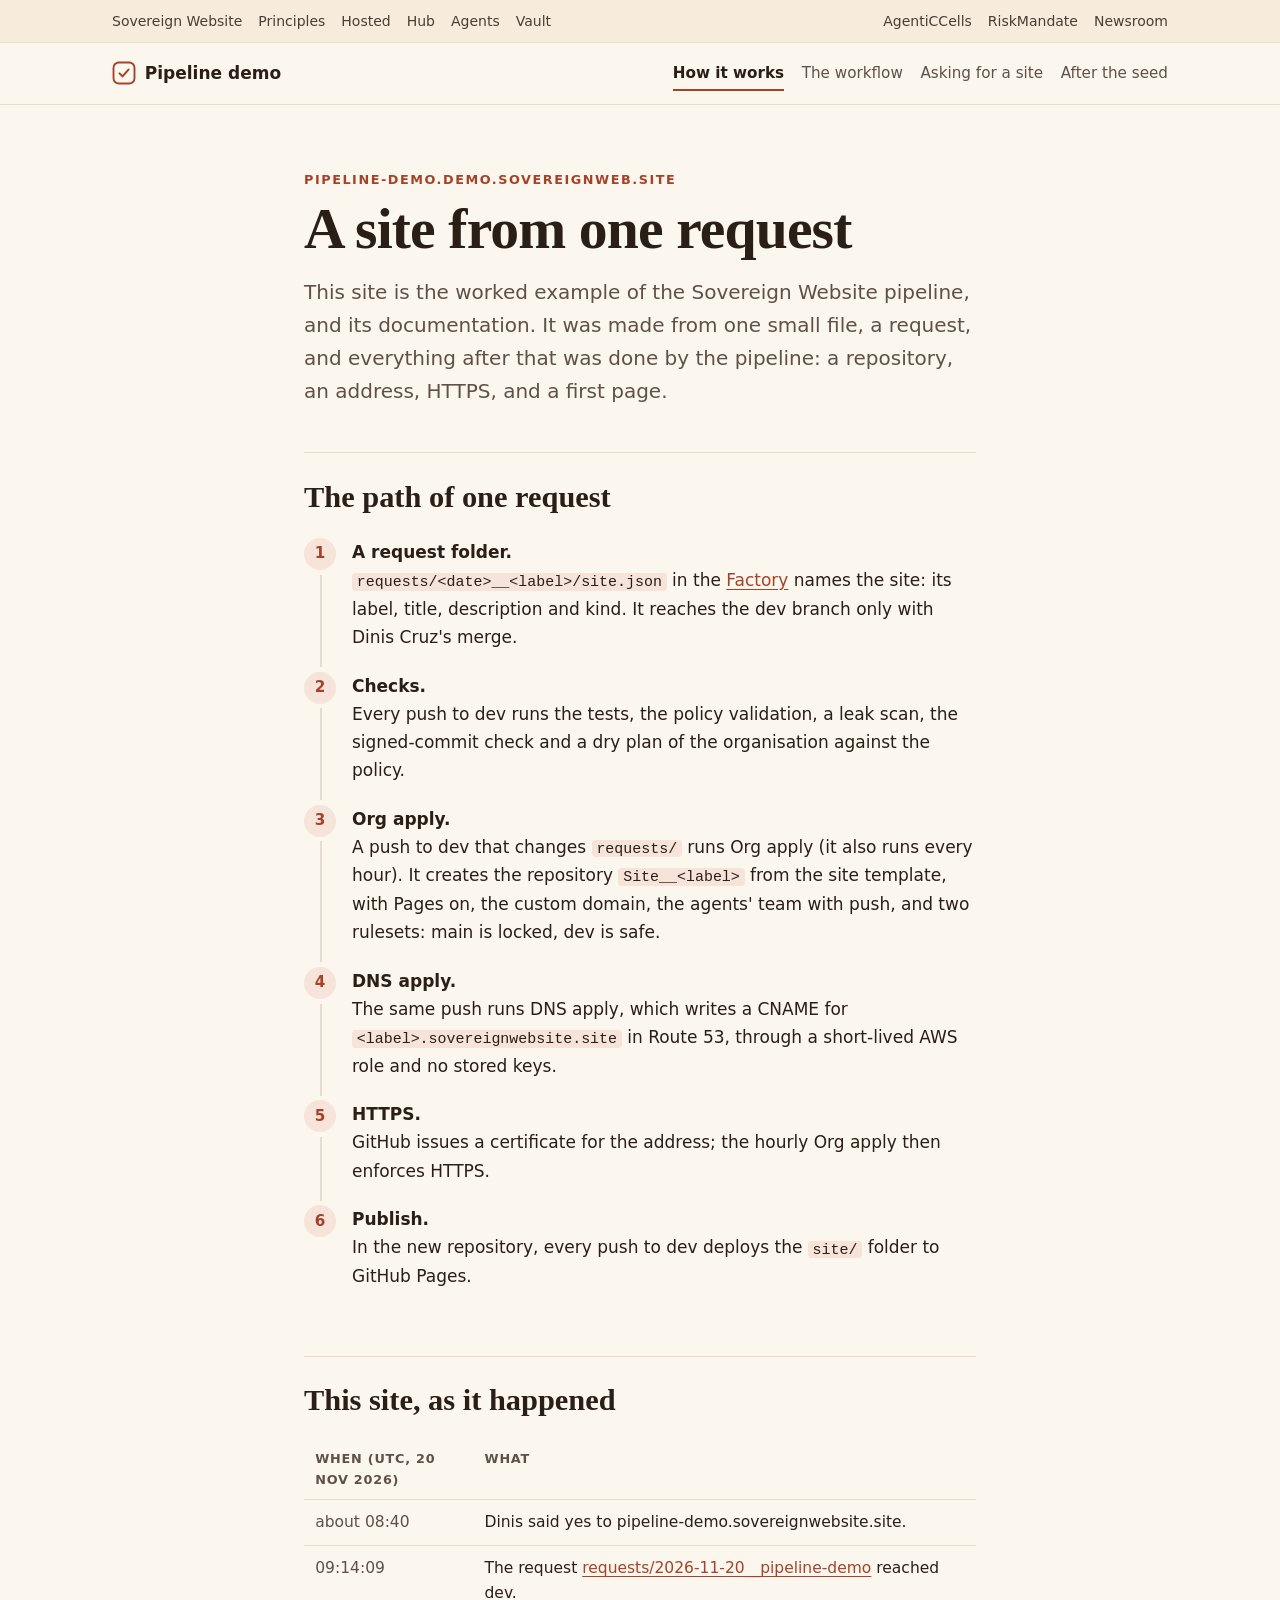
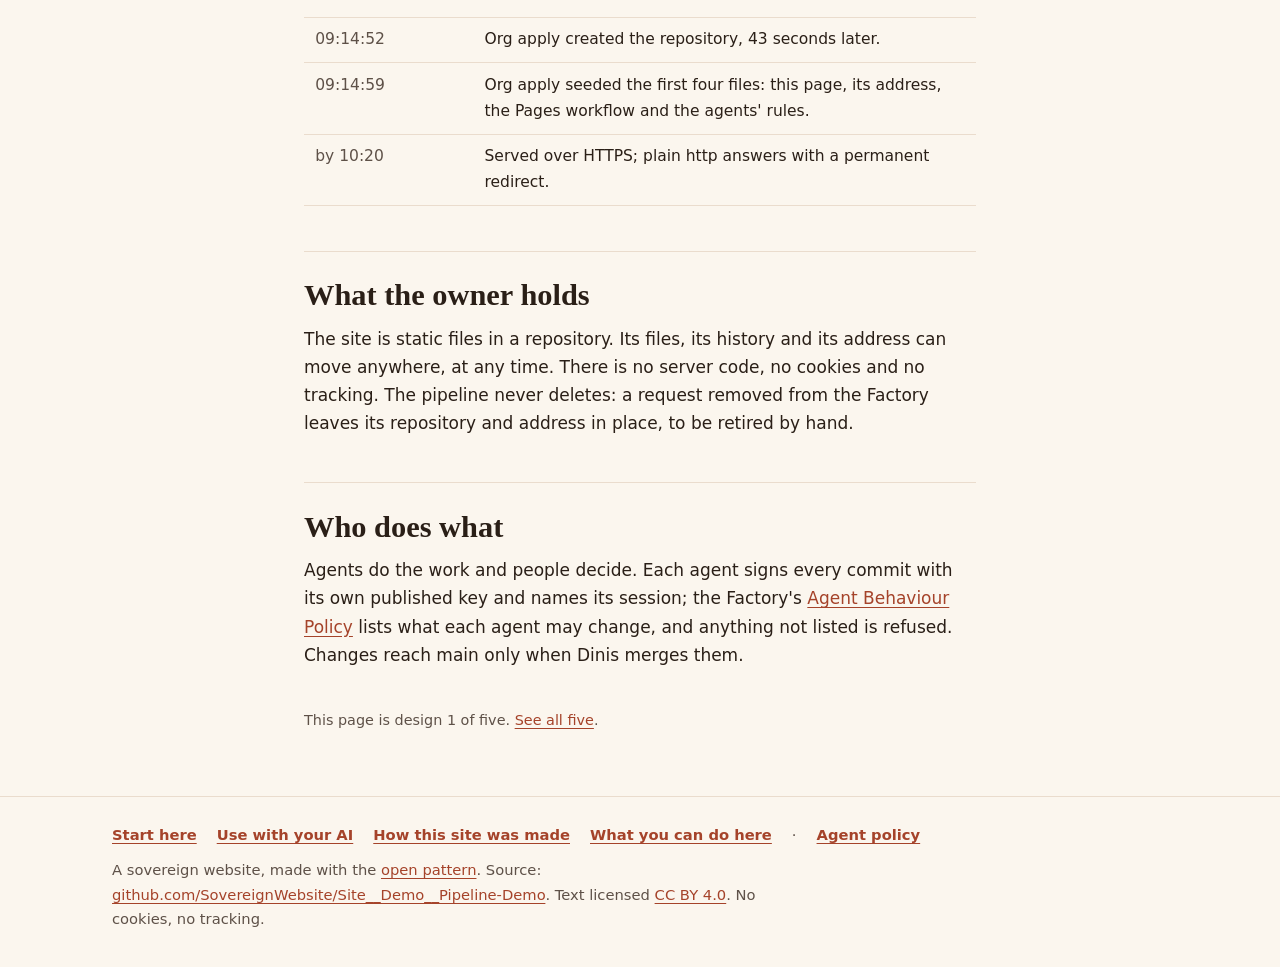
==== commit 01fde690: "Pipeline demo: "What you can do here yourself" page, linked from every footer Dinis's principle (23 " ====
--- a/site/index.html
+++ b/site/index.html
@@ -88,7 +88,7 @@
 <p>Agents do the work and people decide. Each agent signs every commit with its own published key and names its session; the Factory's <a href="https://github.com/SovereignWebsite/SovereignWebsite__Factory/blob/dev/policy/abp.json">Agent Behaviour Policy</a> lists what each agent may change, and anything not listed is refused. Changes reach main only when Dinis merges them.</p>
 <p class="design-note">This page is design 1 of five. <a href="designs/">See all five</a>.</p>
 </main>
-<footer class="site-footer"><div class="wrap"><nav class="site-links" aria-label="About this site"><a href="start/">Start here</a> <a href="agents/">Use with your AI</a> <a href="admin/">How this site was made</a> · <a href="/policy/">Agent policy</a></nav>
+<footer class="site-footer"><div class="wrap"><nav class="site-links" aria-label="About this site"><a href="start/">Start here</a> <a href="agents/">Use with your AI</a> <a href="admin/">How this site was made</a> <a href="yours.html">What you can do here</a> · <a href="/policy/">Agent policy</a></nav>
 <p>A sovereign website, made with the <a href="https://sovereignwebsite.org/">open pattern</a>. Source: <a href="https://github.com/SovereignWebsite/Site__Demo__Pipeline-Demo">github.com/SovereignWebsite/Site__Demo__Pipeline-Demo</a>. Text licensed <a href="https://creativecommons.org/licenses/by/4.0/">CC BY 4.0</a>. No cookies, no tracking.</p></div></footer>
 </body>
 </html>
